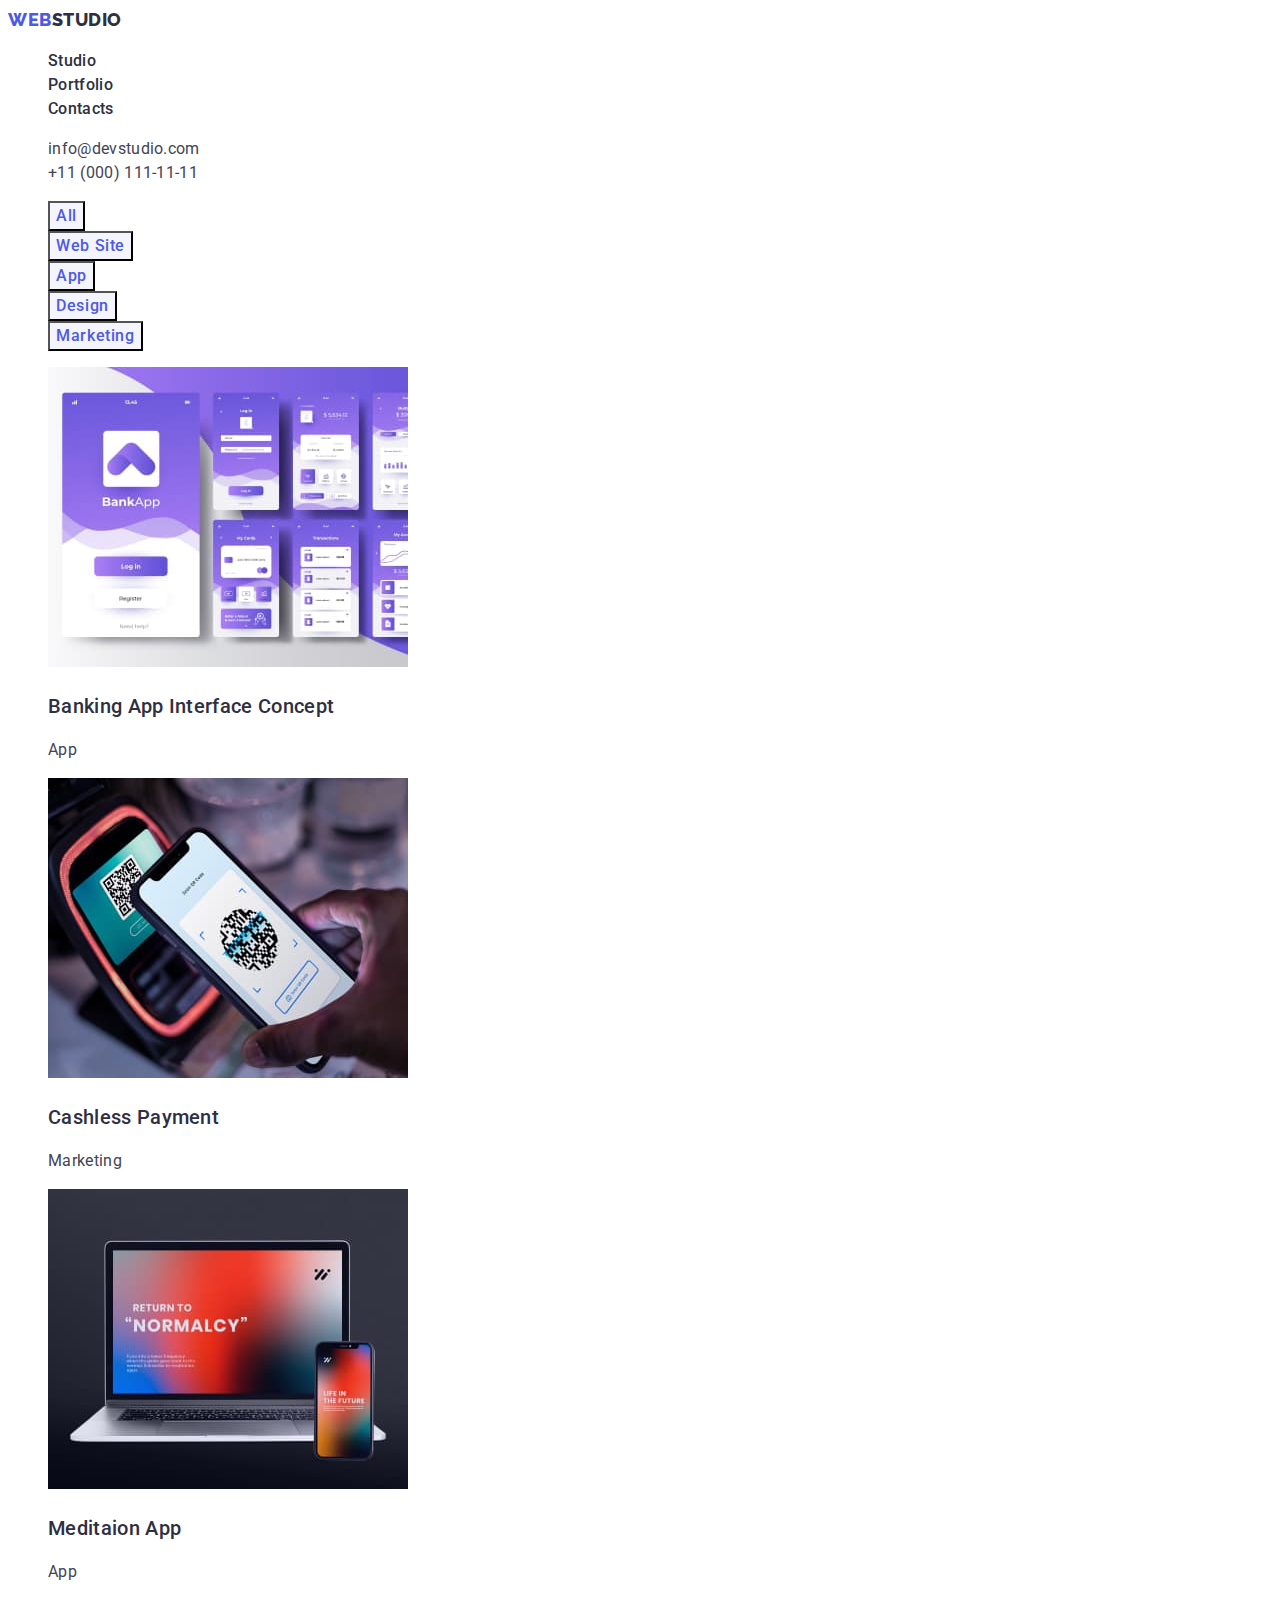
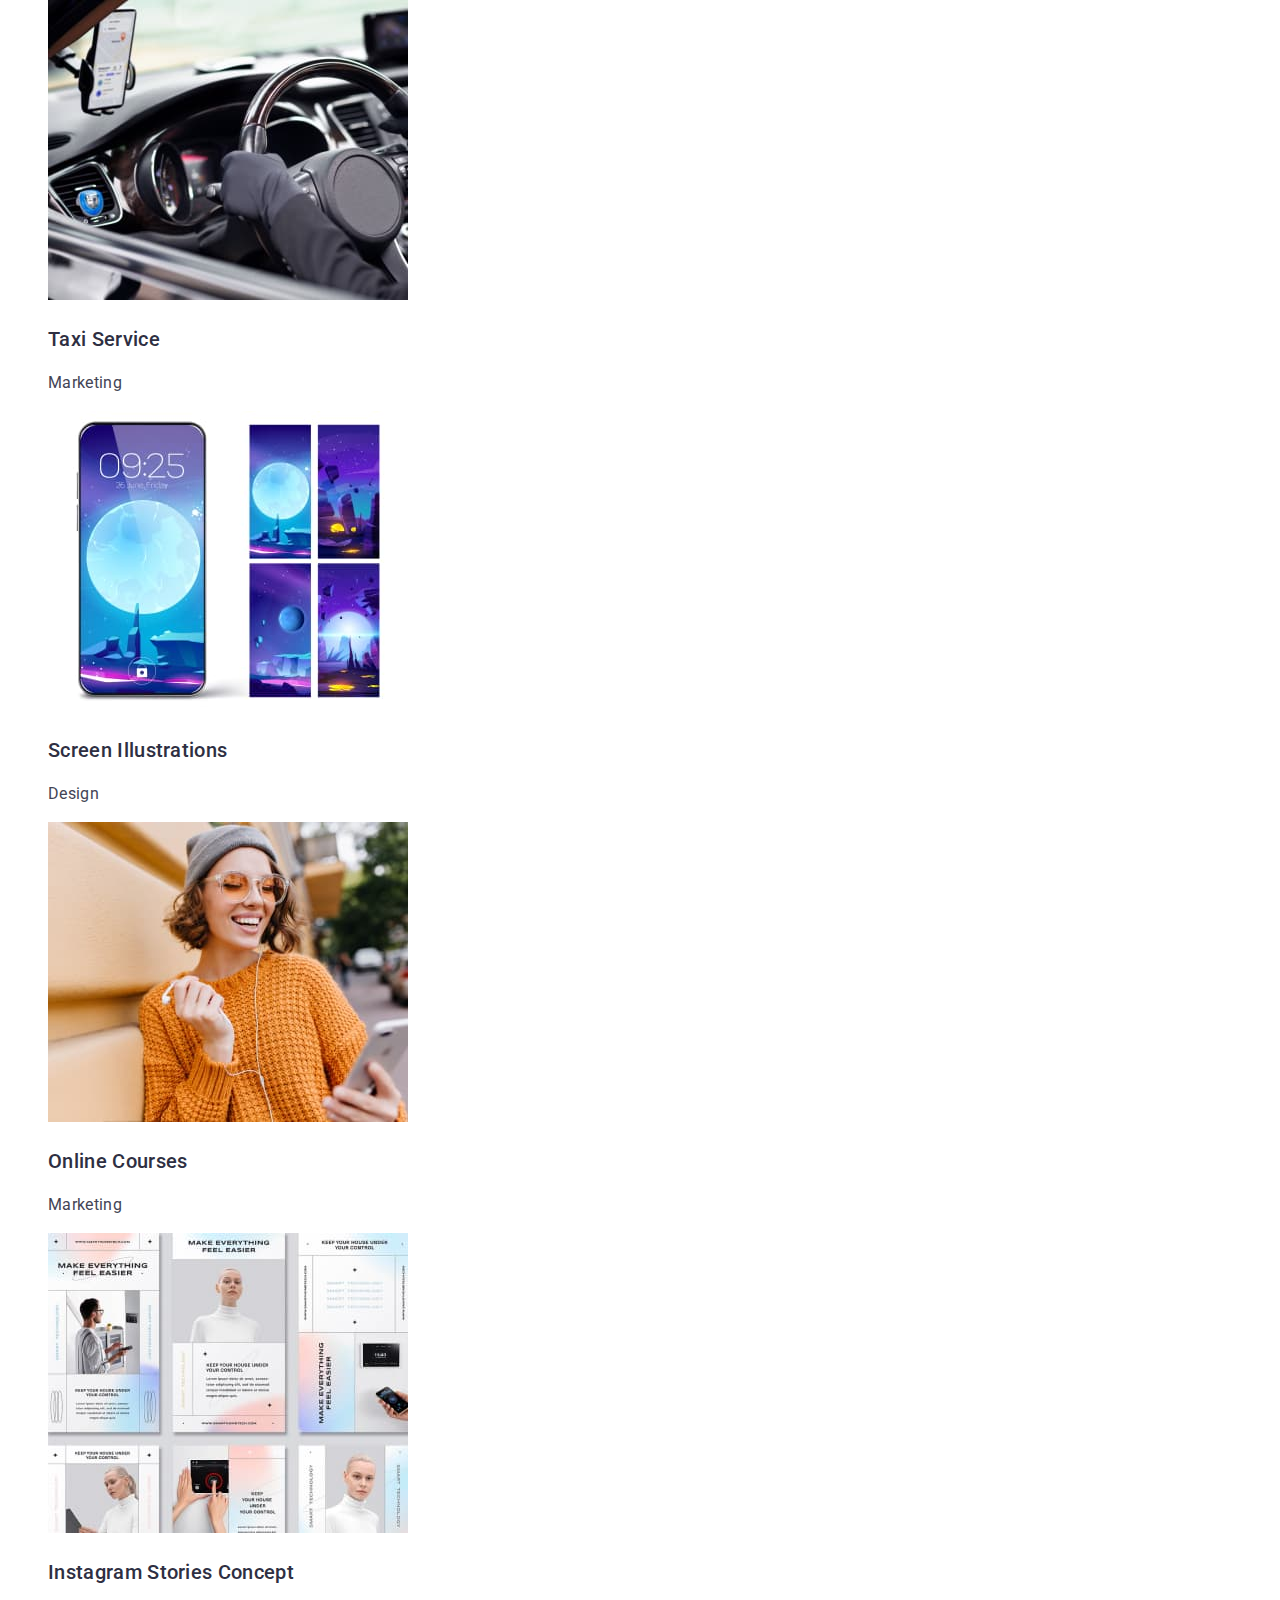
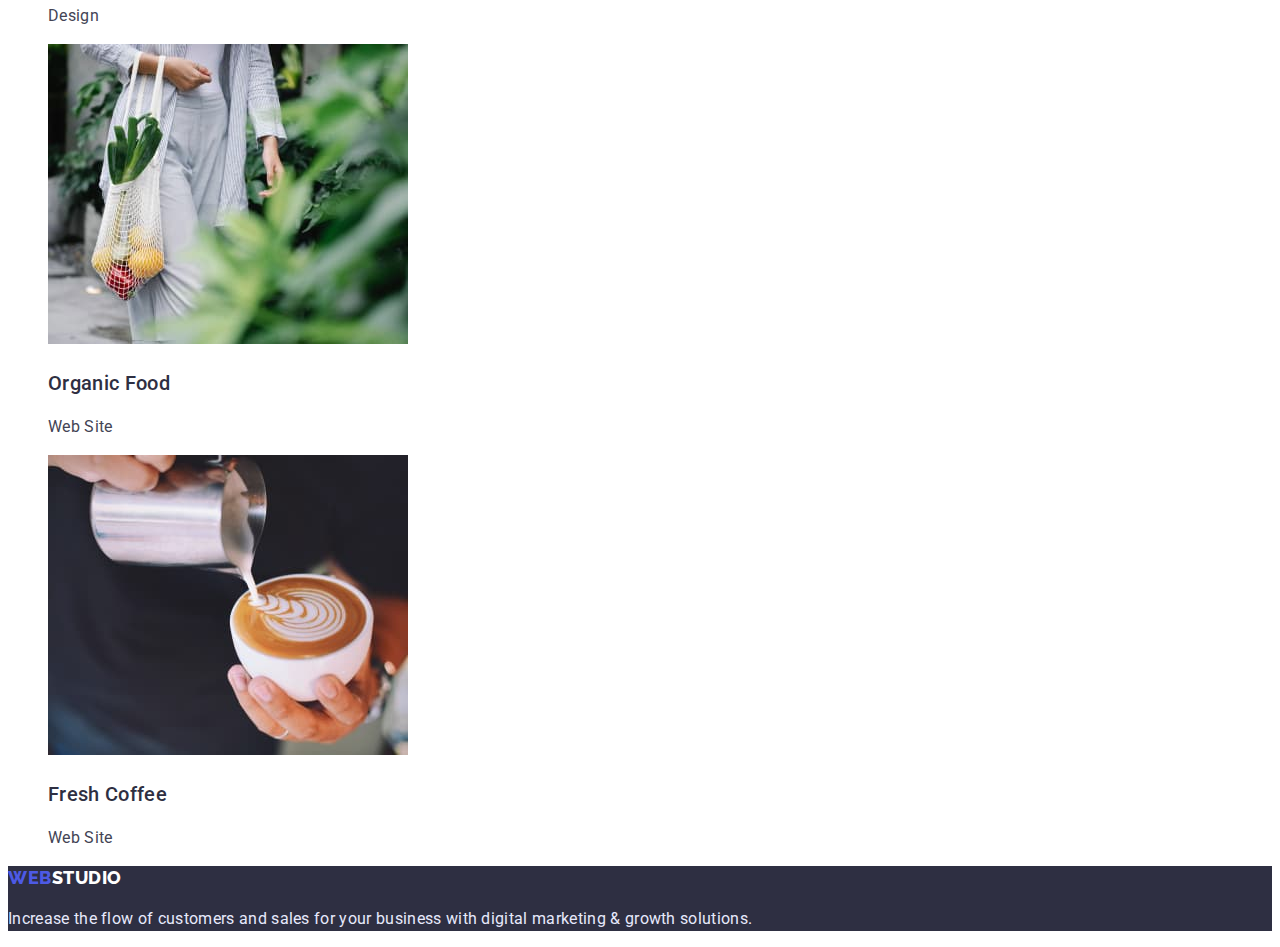
==== зortfolio.html @ 37b0c334 "html+css hw1-2" ====
<!DOCTYPE html>
<html lang="en">
<head>
    <meta charset="UTF-8">
    <meta http-equiv="X-UA-Compatible" content="IE=edge">
    <meta name="viewport" content="width=device-width, initial-scale=1.0">
    <title>Document</title>
    <link rel="preconnect" href="https://fonts.googleapis.com">
<link rel="preconnect" href="https://fonts.gstatic.com" crossorigin>
<link href="https://fonts.googleapis.com/css2?family=Raleway:wght@700&family=Roboto:wght@400;500;700;900&display=swap" rel="stylesheet">
    <link rel="stylesheet" href="./css/styles.css">
</head>
<body>
    <header class="page-header">
        <nav>
          <a href="/" class="logo"><span class="colortext">WEB</span>STUDIO</a>
          <ul class="site-nav">
              <li><a href="./index.html" class="link">Studio</a></li>
              <li><a href="./зortfolio.html" class="link">Portfolio</a></li>
              <li><a href="" class="link">Contacts</a></li>
          </ul>
       </nav>
          <ul class="contacts">
              <li><a href="mailto:info@devstudio.com"  class="link">info@devstudio.com</a></li>
              <li><a href="tel:+110001111111"  class="link">+11 (000) 111-11-11</a></li>
          </ul>
      </header>
<main>
    <section class="projects">
        <h2 class="visually-hidden" >Our projects</h2> 
        <ul>
            <li><button type="button" class="button-list">All</button></li>
            <li><button type="button" class="button-list">Web Site</button></li>
            <li><button type="button" class="button-list">App</button></li>
            <li><button type="button" class="button-list">Design</button></li>
            <li><button type="button" class="button-list">Marketing</button></li>
        </ul>
        <ul class="projects-list">
            <li><img width="360" height="300" src="./images/project1.jpg" alt="Banking App">
                <h3 class="names">Banking App Interface Concept</h3>
                <p>App</p></li>
            <li><img width="360" height="300" src="./images/project2.jpg" alt="Banking App">
                <h3 class="names">Cashless Payment</h3>
                <p>Marketing</p></li>
            <li><img width="360" height="300" src="./images/project3.jpg" alt="Banking App">
                <h3 class="names">Meditaion App</h3>
                <p>App</p></li>
            <li><img width="360" height="300" src="./images/project4.jpg" alt="Banking App">
                <h3 class="names">Taxi Service</h3>
                <p>Marketing</p></li>
            <li><img width="360" height="300" src="./images/project5.jpg" alt="Banking App">
                <h3 class="names">Screen Illustrations</h3>
                <p>Design</p></li>
            <li><img width="360" height="300" src="./images/project6.jpg" alt="Banking App">
                <h3 class="names">Online Courses</h3>
                <p>Marketing</p></li>
            <li><img width="360" height="300" src="./images/project7.jpg" alt="Banking App">
                <h3 class="names">Instagram Stories Concept</h3>
                <p>Design</p></li>
            <li><img width="360" height="300" src="./images/project8.jpg" alt="Banking App">
                <h3 class="names">Organic Food</h3>
                <p>Web Site</p></li>
            <li><img width="360" height="300" src="./images/project9.jpg" alt="Banking App">
                <h3 class="names">Fresh Coffee</h3>
                <p>Web Site</p></li>
        </ul>

    </section>



</main>
<footer class="ending">
    <a href="/" class="logo"><span class="colortext">WEB</span>STUDIO</a>
    <p class="characteristic">Increase the flow of customers and sales for your business with digital marketing & growth solutions.</p>
</footer>
    
</body>
</html>
---- css/styles.css ----
:root{
    --primary-text-color:#434455;
    --title-text-color:#2E2F42;
    --primary-bg-color: #FFFFFF;
    --accent-color:#4D5AE5;
    --secondary-bg-color:#F4F4FD;
    --ending-accent-color:#E7E9FC;
    --button-focus-color: #404BBF;
   
} 

body {
    background-color:var(--primary-bg-color);
    color:var(--primary-text-color);
    font-family: Roboto, sans-serif;
    letter-spacing: 0.02em;
    font-size: 16px;
    line-height: 1.5;
}
.logo{
    font-family: Raleway, sans-serif;
    letter-spacing: 0.03em;
    font-weight: 800;
    font-size: 18px;
    line-height: 1.33;
    color: var(--title-text-color);
    text-decoration: none;
   }
   .colortext{
    color: var(--accent-color);
   }
  ul {
    list-style: none;
}
/* site-nav */
.site-nav .link {
    color:var(--title-text-color);
    font-weight: 500;
    text-decoration: none;
    }
.site-nav .link:hover,
.site-nav .link:focus{
    color: var(--accent-color);
    }
.contacts .link{
    color:var(--primary-text-color);
    text-decoration:none;
}
.contacts .link:hover,
.contacts .link:focus{
    color: var(--accent-color);
}
/* hero */
.hero{
    background: var(--title-text-color);
   /*  position: absolute;
    width: 1440px;
    height: 603px;
    left: 0px;
    top: 72px; */
    }
.hero-title {
    color:var(--primary-bg-color);
    font-weight: 500;
    font-size: 56px;
    line-height: 1.07;
   /*  text-align: center;
    position: absolute; */

    width: 492px;
    height: 120px;
    left: 474px;
    top: 264px;
}
.button {
    cursor: pointer;
    color:var(--primary-bg-color);
    background-color:var(--accent-color);
    font-family: inherit;
    
    font-weight: 500;
    font-size: 16px;
    line-height: 1.19;
    align-items: center;
    letter-spacing: 0.04em;   
   
}
.button:hover,
.button:focus{
    background-color:var(--button-focus-color);
}
.title{
    font-weight: 500;
    font-size: 20px;
    line-height: 1.2;
}
.section-title {
    color:var(--title-text-color);
    font-weight: 500;
    font-size: 36px;
    line-height: 1.11;
    text-align: center;
    text-transform: capitalize;
}
.principles-list .title {
    color: var(--title-text-color);
}
.employees-list .names,
.projects-list .names {
    color: var(--title-text-color);
    font-weight: 500;
    font-size: 20px;
    line-height: 1.2;
    /* text-align: center; */
}
.employees-photo{
    background-color: var(--primary-bg-color);
}

 .button-list{
    cursor: pointer;
    background-color:var(--secondary-bg-color);
    color:var(--accent-color);
    font-family: inherit;
    font-weight: 500;
    letter-spacing: 0.04em;
    font-size: 16px;
    line-height: 1.5;
}
 .button-list:hover,
 .button-list:focus {
    background-color: var(--accent-color);
    color: var(--primary-bg-color);
    font-family: inherit;
    font-weight: 500;
    letter-spacing: 0.04em;
    font-size: 16px;
    line-height: 1.5;
  }
.characteristic{
    color: var(--ending-accent-color);
    }
.section-team{
    background-color: var(--secondary-bg-color);
}
.ending{
    background-color: var(--title-text-color)
 ;
}
.ending .logo{
    color: var(--primary-bg-color)
}
.visually-hidden {
    position: absolute;
    white-space: nowrap;
    width: 1px;
    height: 1px;
    overflow: hidden;
    border: 0;
    padding: 0;
    clip: rect(0 0 0 0);
    clip-path: inset(50%);
    margin: -1px;
}
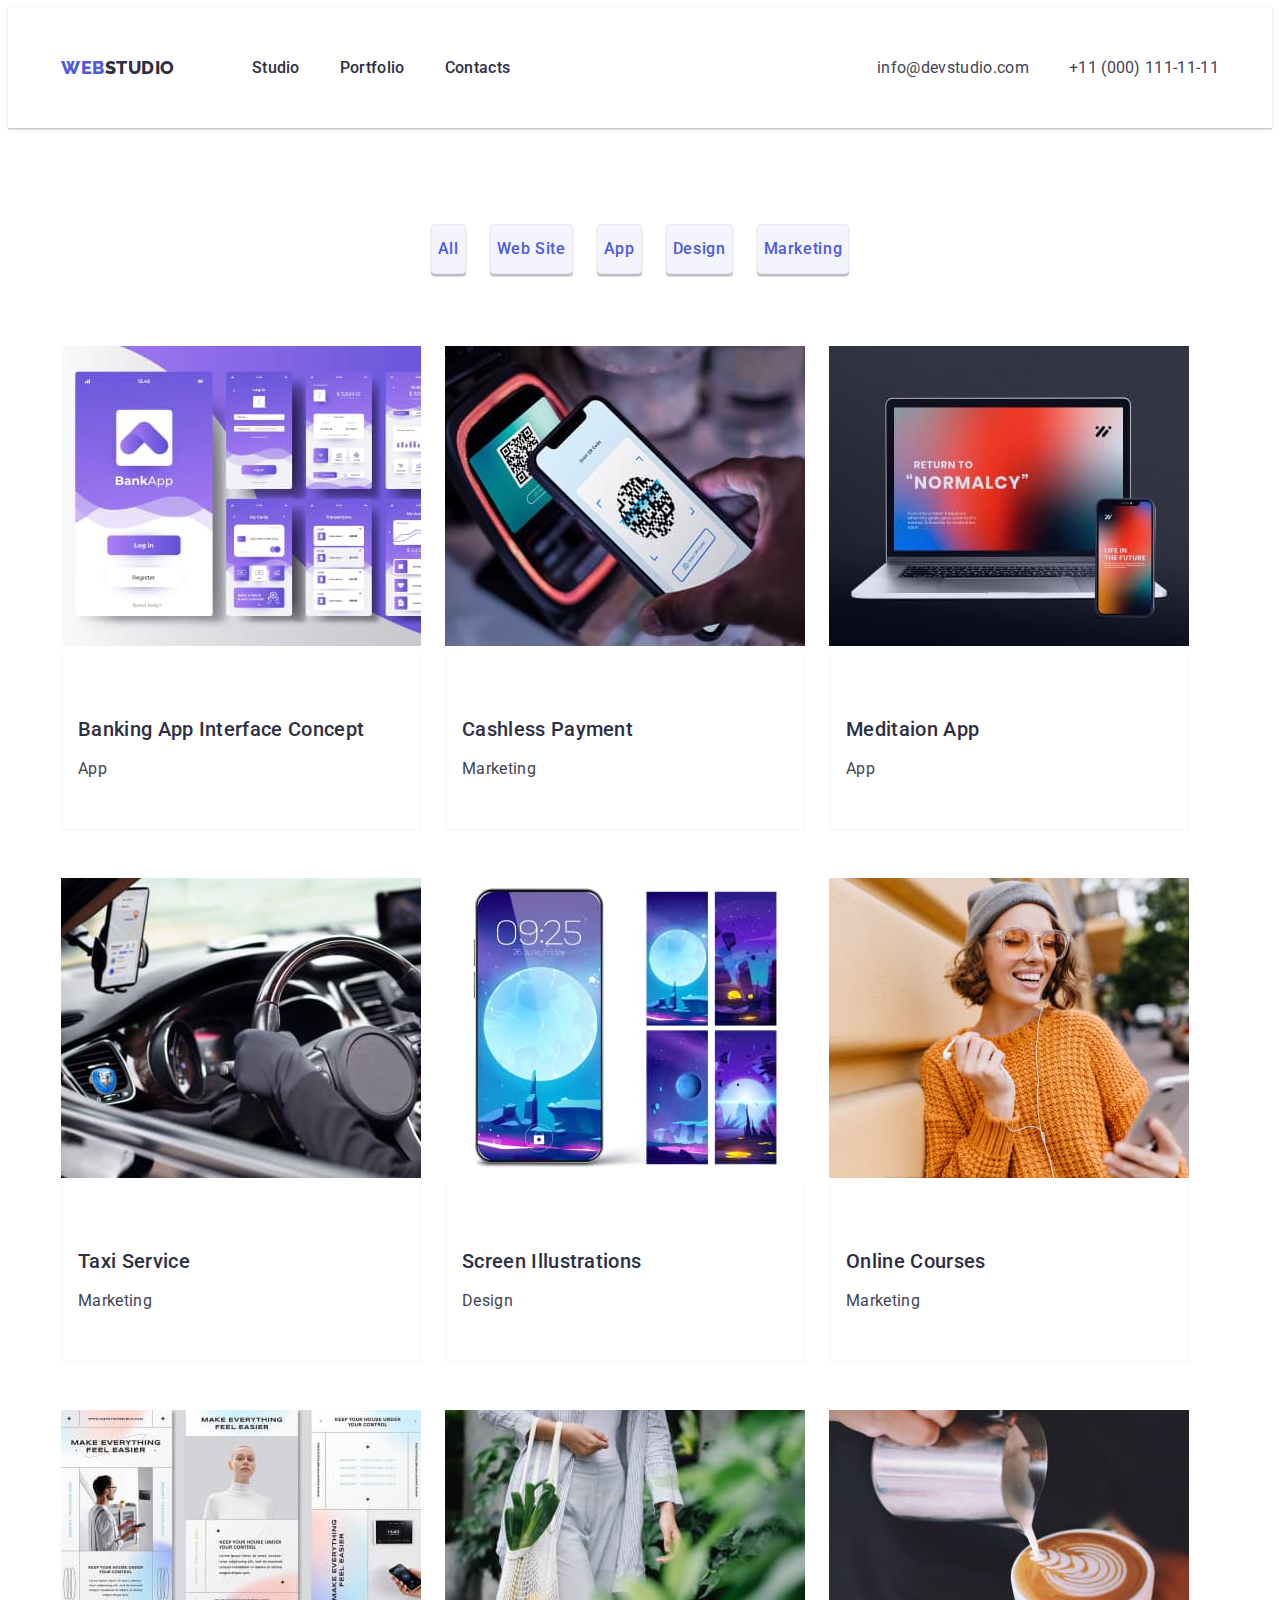
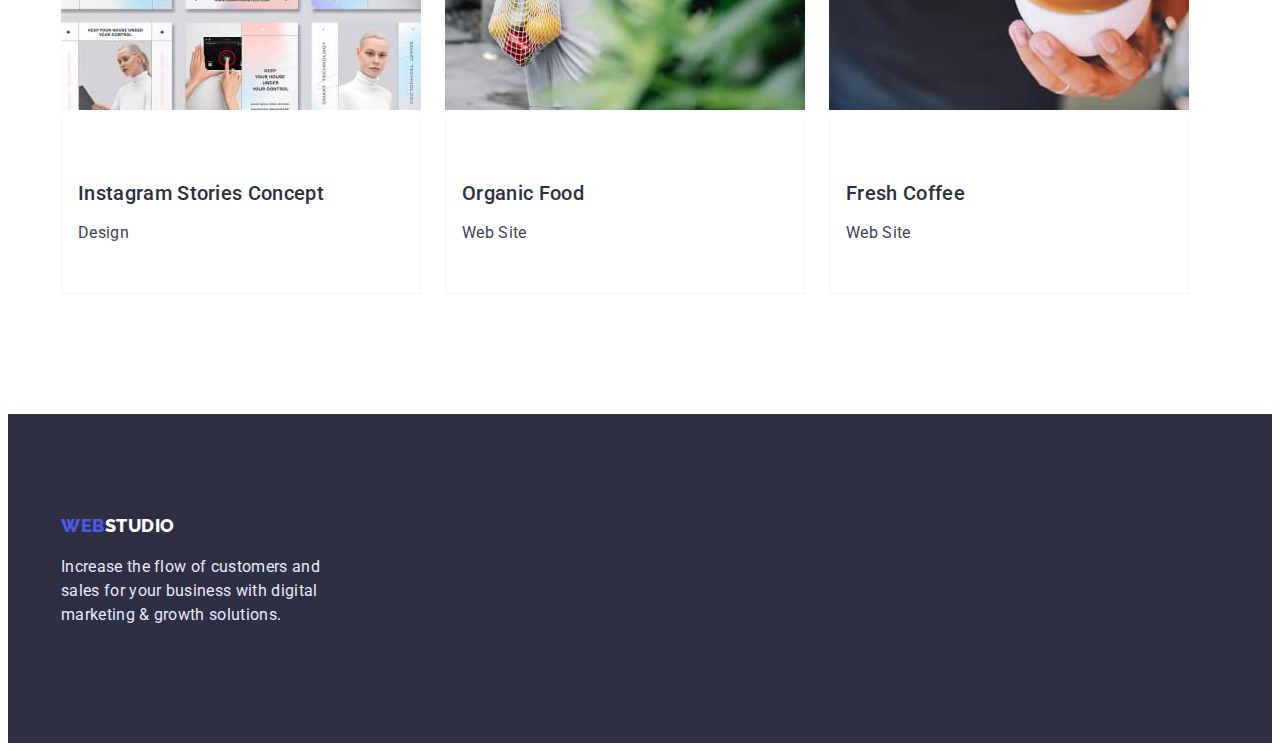
==== commit 0d2d53c1: "summary hw3" ====
--- a/зortfolio.html
+++ b/зortfolio.html
@@ -8,27 +8,31 @@
     <link rel="preconnect" href="https://fonts.googleapis.com">
 <link rel="preconnect" href="https://fonts.gstatic.com" crossorigin>
 <link href="https://fonts.googleapis.com/css2?family=Raleway:wght@700&family=Roboto:wght@400;500;700;900&display=swap" rel="stylesheet">
-    <link rel="stylesheet" href="./css/styles.css">
+<link rel="stylesheet" href="https://cdnjs.cloudflare.com/ajax/libs/modern-normalize/1.1.0/modern-normalize.min.css" integrity="sha512-wpPYUAdjBVSE4KJnH1VR1HeZfpl1ub8YT/NKx4PuQ5NmX2tKuGu6U/JRp5y+Y8XG2tV+wKQpNHVUX03MfMFn9Q==" crossorigin="anonymous" referrerpolicy="no-referrer" />    
+<link rel="stylesheet" href="./css/styles.css">
 </head>
 <body>
     <header class="page-header">
-        <nav>
-          <a href="/" class="logo"><span class="colortext">WEB</span>STUDIO</a>
-          <ul class="site-nav">
-              <li><a href="./index.html" class="link">Studio</a></li>
-              <li><a href="./зortfolio.html" class="link">Portfolio</a></li>
-              <li><a href="" class="link">Contacts</a></li>
-          </ul>
-       </nav>
-          <ul class="contacts">
-              <li><a href="mailto:info@devstudio.com"  class="link">info@devstudio.com</a></li>
-              <li><a href="tel:+110001111111"  class="link">+11 (000) 111-11-11</a></li>
-          </ul>
-      </header>
+        <div class="container main-nav">
+      <nav class="main-nav">
+        <a href="/" class="logo"><span class="colortext">WEB</span>STUDIO</a>
+        <ul class="site-nav">
+              <li class="list"><a href="./index.html" class="link">Studio</a></li>
+              <li class="list"><a href="./зortfolio.html" class="link">Portfolio</a></li>
+              <li class="list"><a href="" class="link">Contacts</a></li>
+ </ul>
+     </nav>
+        <ul class="contacts">
+            <li class="list"><a href="mailto:info@devstudio.com" class="link">info@devstudio.com</a></li>
+            <li class="list"><a href="tel:+110001111111" class="link">+11 (000) 111-11-11</a></li>
+        </ul>
+        </div>
+    </header>
 <main>
     <section class="projects">
+    <div class="container">
         <h2 class="visually-hidden" >Our projects</h2> 
-        <ul>
+        <ul class="nav-button">
             <li><button type="button" class="button-list">All</button></li>
             <li><button type="button" class="button-list">Web Site</button></li>
             <li><button type="button" class="button-list">App</button></li>
@@ -36,34 +40,62 @@
             <li><button type="button" class="button-list">Marketing</button></li>
         </ul>
         <ul class="projects-list">
-            <li><img width="360" height="300" src="./images/project1.jpg" alt="Banking App">
+            <li class="sort"><img width="360" height="300" src="./images/project1.jpg" alt="Banking App">
+                <div class="wrap">
                 <h3 class="names">Banking App Interface Concept</h3>
-                <p>App</p></li>
-            <li><img width="360" height="300" src="./images/project2.jpg" alt="Banking App">
+                <p>App</p>
+                </div>
+            </li>
+            <li class="sort"><img width="360" height="300" src="./images/project2.jpg" alt="Banking App">
+                <div class="wrap">
                 <h3 class="names">Cashless Payment</h3>
-                <p>Marketing</p></li>
-            <li><img width="360" height="300" src="./images/project3.jpg" alt="Banking App">
+                <p>Marketing</p>
+            </div>
+            </li>
+            <li class="sort"><img width="360" height="300" src="./images/project3.jpg" alt="Banking App">
+                <div class="wrap">
                 <h3 class="names">Meditaion App</h3>
-                <p>App</p></li>
-            <li><img width="360" height="300" src="./images/project4.jpg" alt="Banking App">
+                <p>App</p>
+            </div>
+            </li>
+            <li class="sort"><img width="360" height="300" src="./images/project4.jpg" alt="Banking App">
+                <div class="wrap">
                 <h3 class="names">Taxi Service</h3>
-                <p>Marketing</p></li>
-            <li><img width="360" height="300" src="./images/project5.jpg" alt="Banking App">
+                <p>Marketing</p>
+            </div>
+            </li>
+            <li class="sort"><img width="360" height="300" src="./images/project5.jpg" alt="Banking App">
+                <div class="wrap">
                 <h3 class="names">Screen Illustrations</h3>
-                <p>Design</p></li>
-            <li><img width="360" height="300" src="./images/project6.jpg" alt="Banking App">
+                <p>Design</p>
+            </div>
+            </li>
+            <li class="sort"><img width="360" height="300" src="./images/project6.jpg" alt="Banking App">
+                <div class="wrap">
                 <h3 class="names">Online Courses</h3>
-                <p>Marketing</p></li>
-            <li><img width="360" height="300" src="./images/project7.jpg" alt="Banking App">
+                <p>Marketing</p>
+            </div>
+            </li>
+            <li class="sort"><img width="360" height="300" src="./images/project7.jpg" alt="Banking App">
+                <div class="wrap">
                 <h3 class="names">Instagram Stories Concept</h3>
-                <p>Design</p></li>
-            <li><img width="360" height="300" src="./images/project8.jpg" alt="Banking App">
+                <p>Design</p>
+            </div>
+            </li>
+            <li class="sort"><img width="360" height="300" src="./images/project8.jpg" alt="Banking App">
+                <div class="wrap">
                 <h3 class="names">Organic Food</h3>
-                <p>Web Site</p></li>
-            <li><img width="360" height="300" src="./images/project9.jpg" alt="Banking App">
+                <p>Web Site</p>
+            </div>
+            </li>
+            <li class="sort"><img width="360" height="300" src="./images/project9.jpg" alt="Banking App">
+                <div class="wrap">
                 <h3 class="names">Fresh Coffee</h3>
-                <p>Web Site</p></li>
+                <p>Web Site</p>
+            </div>
+            </li>
         </ul>
+    </div>
 
     </section>
 
@@ -71,8 +103,10 @@
 
 </main>
 <footer class="ending">
+    <div class="container">
     <a href="/" class="logo"><span class="colortext">WEB</span>STUDIO</a>
     <p class="characteristic">Increase the flow of customers and sales for your business with digital marketing & growth solutions.</p>
+</div>
 </footer>
     
 </body>
--- a/css/styles.css
+++ b/css/styles.css
@@ -9,6 +9,10 @@
    
 } 
 
+html{
+    box-sizing: border-box;
+}
+
 body {
     background-color:var(--primary-bg-color);
     color:var(--primary-text-color);
@@ -16,7 +20,14 @@
     letter-spacing: 0.02em;
     font-size: 16px;
     line-height: 1.5;
-}
+   }
+   .container{
+    width: 1158px;
+    padding-left: 15px;
+    padding-right: 15px;
+    margin: 0 auto;
+    /* outline: 2px solid tomato; */
+   }
 .logo{
     font-family: Raleway, sans-serif;
     letter-spacing: 0.03em;
@@ -31,17 +42,45 @@
    }
   ul {
     list-style: none;
-}
+    padding: 0;
+    margin: 0;
+}
+/* h1, h2, h3,h4, p,{
+    margin-top: 0;
+    margin-bottom:0;
+} */
+
 /* site-nav */
+.main-nav{
+    display: flex;
+    align-items: center;
+    padding-top: 24px;
+    padding-bottom: 24px;
+}
+.site-nav{
+    display: flex;
+    margin-left: 77px;
+}
+.site-nav .list:not(:last-child){
+    margin-right: 40px;
+}
 .site-nav .link {
     color:var(--title-text-color);
     font-weight: 500;
     text-decoration: none;
+    display: block;
     }
 .site-nav .link:hover,
 .site-nav .link:focus{
     color: var(--accent-color);
     }
+.contacts{
+    display: flex;
+    margin-left: auto;
+}
+.contacts .list+ .list{
+    margin-left: 40px;
+}
 .contacts .link{
     color:var(--primary-text-color);
     text-decoration:none;
@@ -50,27 +89,25 @@
 .contacts .link:focus{
     color: var(--accent-color);
 }
+.page-header{
+    box-shadow: 0px 2px 1px rgba(46, 47, 66, 0.08), 0px 1px 1px rgba(46, 47, 66, 0.16), 0px 1px 6px rgba(46, 47, 66, 0.08);
+}
 /* hero */
 .hero{
     background: var(--title-text-color);
-   /*  position: absolute;
-    width: 1440px;
-    height: 603px;
-    left: 0px;
-    top: 72px; */
-    }
+    text-align: center;
+    padding-top: 192px;
+    padding-bottom: 192px; 
+      }
 .hero-title {
     color:var(--primary-bg-color);
     font-weight: 500;
     font-size: 56px;
     line-height: 1.07;
-   /*  text-align: center;
-    position: absolute; */
-
-    width: 492px;
-    height: 120px;
-    left: 474px;
-    top: 264px;
+    margin: 0 auto;
+    max-width: 492px;
+    margin-top: 0;
+    margin-bottom: 48px;
 }
 .button {
     cursor: pointer;
@@ -82,7 +119,12 @@
     font-size: 16px;
     line-height: 1.19;
     align-items: center;
-    letter-spacing: 0.04em;   
+    letter-spacing: 0.04em;  
+    border-radius: 4px; 
+    padding: 16px 32px;
+    min-width: 170px;
+    border: 1px solid transparent;
+    /* margin-bottom: 192px; */
    
 }
 .button:hover,
@@ -93,6 +135,12 @@
     font-weight: 500;
     font-size: 20px;
     line-height: 1.2;
+    margin-top: 0;
+    margin-bottom: 8px;
+    }
+.section{
+    padding-top: 120px;
+    padding-bottom: 120px;
 }
 .section-title {
     color:var(--title-text-color);
@@ -101,20 +149,85 @@
     line-height: 1.11;
     text-align: center;
     text-transform: capitalize;
-}
+    margin-bottom: 72px;
+}
+.principles-list{
+    display: flex;
+        }
+    .title-list:not(:last-child){
+        margin-right: 24px;
+        max-width: 264px;
+    }
+   
 .principles-list .title {
     color: var(--title-text-color);
-}
+    margin-top: 120px;
+}
+.text{
+    margin-top: 0;
+    margin-bottom: 0;
+}
+.doing-list{
+    display: flex;
+    flex-wrap: wrap;
+    gap:24px;
+}
+.nav-button{
+    display: flex;
+    align-items: center;
+    justify-content: center;
+    gap:24px;
+    margin-bottom: 72px;
+    }
+.employees-list, .projects-list{
+    display: flex;
+    flex-wrap: wrap;
+   }
+.projects-list{
+    row-gap: 48px;
+    column-gap: 24px;
+}
+.employees-list{
+ gap: 24px;
+ text-align: center
+} 
 .employees-list .names,
 .projects-list .names {
     color: var(--title-text-color);
     font-weight: 500;
     font-size: 20px;
     line-height: 1.2;
-    /* text-align: center; */
+     margin-top: 32px;
+     margin-bottom: 8px;
+
+        /* text-align: center; */
+}
+.profession{
+    margin-top: 0;
+    margin-bottom: 32px;
+}
+/* .projects-list .sort{
+    margin-right: 24px;
+    margin-bottom: 48px;
+} */
+.wrap{
+    padding: 32px 16px;
+    border: 1px solid var(--secondary-bg-color);
+    border-top: none;
+}
+.img{
+    display: block;
+    max-width: 100%;
+    height: auto;
 }
 .employees-photo{
     background-color: var(--primary-bg-color);
+    box-shadow: 0px 1px 6px rgba(46, 47, 66, 0.08), 0px 1px 1px rgba(46, 47, 66, 0.16), 0px 2px 1px rgba(46, 47, 66, 0.08);
+border-radius: 0px 0px 4px 4px;
+}
+.projects{
+    padding-top: 96px;
+    padding-bottom: 120px;
 }
 
  .button-list{
@@ -126,6 +239,11 @@
     letter-spacing: 0.04em;
     font-size: 16px;
     line-height: 1.5;
+    border: 1px solid #E7E9FC;
+    box-shadow: 0px 3px 1px rgba(0, 0, 0, 0.1), 0px 2px 1px rgba(0, 0, 0, 0.08), 0px 2px 2px rgba(0, 0, 0, 0.12);
+border-radius: 4px;
+padding-top: 12px;
+padding-bottom: 12px;
 }
  .button-list:hover,
  .button-list:focus {
@@ -136,16 +254,23 @@
     letter-spacing: 0.04em;
     font-size: 16px;
     line-height: 1.5;
+    padding-top: 12px;
+padding-bottom: 12px;
   }
 .characteristic{
     color: var(--ending-accent-color);
+    max-width: 264px;
     }
 .section-team{
     background-color: var(--secondary-bg-color);
+    padding-top: 120px;
+    padding-bottom: 120px;
+
 }
 .ending{
-    background-color: var(--title-text-color)
- ;
+    background-color: var(--title-text-color);
+    padding-top: 100px;
+    padding-bottom: 100px;
 }
 .ending .logo{
     color: var(--primary-bg-color)
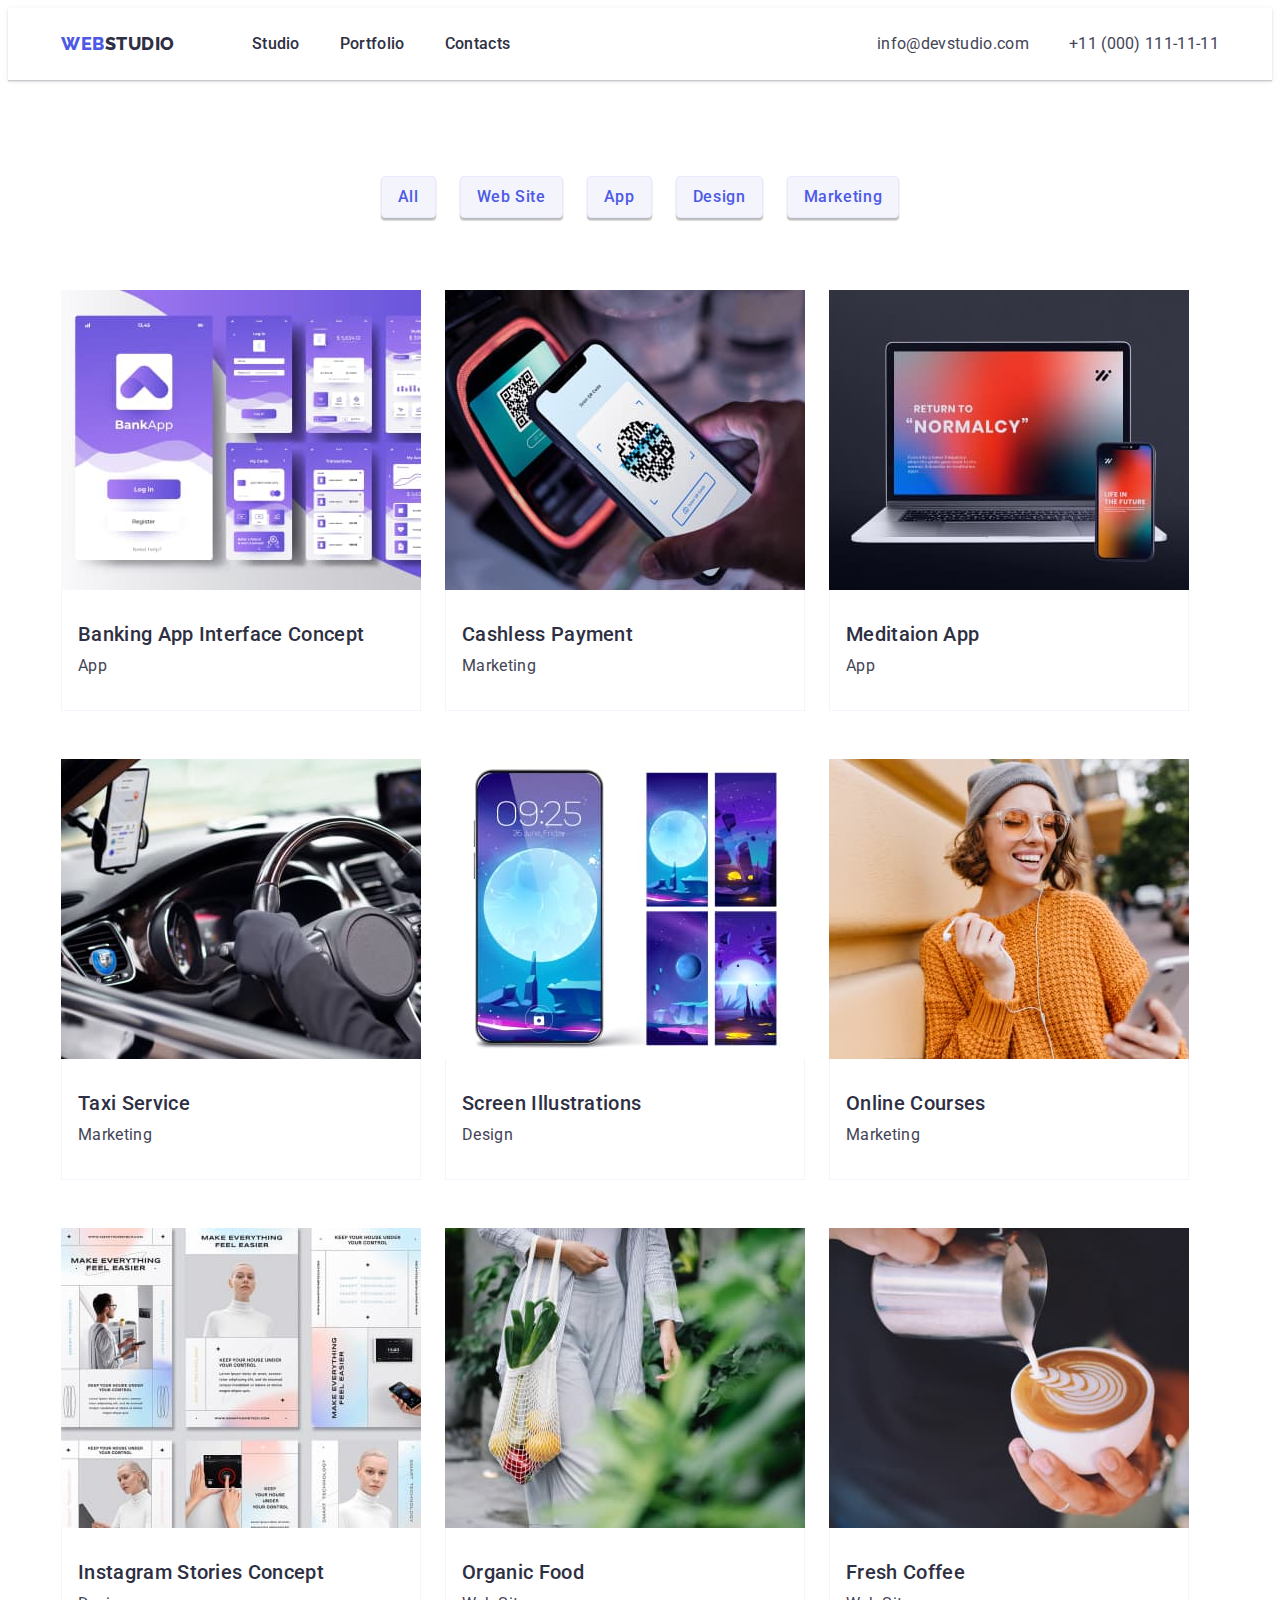
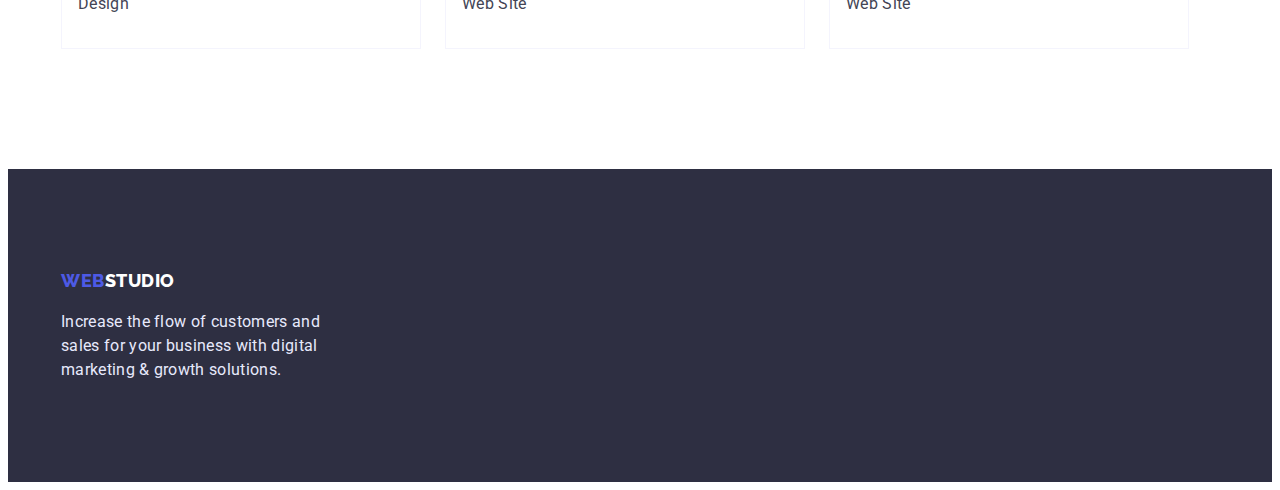
==== commit 66e911a5: "hw3" ====
--- a/зortfolio.html
+++ b/зortfolio.html
@@ -15,7 +15,7 @@
     <header class="page-header">
         <div class="container main-nav">
       <nav class="main-nav">
-        <a href="/" class="logo"><span class="colortext">WEB</span>STUDIO</a>
+        <a href="./index.html" class="logo"><span class="colortext">WEB</span>STUDIO</a>
         <ul class="site-nav">
               <li class="list"><a href="./index.html" class="link">Studio</a></li>
               <li class="list"><a href="./зortfolio.html" class="link">Portfolio</a></li>
@@ -104,7 +104,7 @@
 </main>
 <footer class="ending">
     <div class="container">
-    <a href="/" class="logo"><span class="colortext">WEB</span>STUDIO</a>
+    <a href="./index.html" class="logo"><span class="colortext">WEB</span>STUDIO</a>
     <p class="characteristic">Increase the flow of customers and sales for your business with digital marketing & growth solutions.</p>
 </div>
 </footer>
--- a/css/styles.css
+++ b/css/styles.css
@@ -28,6 +28,10 @@
     margin: 0 auto;
     /* outline: 2px solid tomato; */
    }
+   h1, h2, h3, h4, p{
+    margin-top: 0;
+    margin-bottom:0;
+}
 .logo{
     font-family: Raleway, sans-serif;
     letter-spacing: 0.03em;
@@ -45,17 +49,15 @@
     padding: 0;
     margin: 0;
 }
-/* h1, h2, h3,h4, p,{
-    margin-top: 0;
-    margin-bottom:0;
-} */
+
 
 /* site-nav */
 .main-nav{
     display: flex;
     align-items: center;
-    padding-top: 24px;
-    padding-bottom: 24px;
+   }
+.container .main-nav{
+    padding:0;
 }
 .site-nav{
     display: flex;
@@ -90,6 +92,8 @@
     color: var(--accent-color);
 }
 .page-header{
+     padding-top: 24px;
+    padding-bottom: 24px;
     box-shadow: 0px 2px 1px rgba(46, 47, 66, 0.08), 0px 1px 1px rgba(46, 47, 66, 0.16), 0px 1px 6px rgba(46, 47, 66, 0.08);
 }
 /* hero */
@@ -140,6 +144,10 @@
     }
 .section{
     padding-top: 120px;
+   
+}
+.section-doing{
+    padding-top: 120px;
     padding-bottom: 120px;
 }
 .section-title {
@@ -156,21 +164,26 @@
         }
     .title-list:not(:last-child){
         margin-right: 24px;
-        max-width: 264px;
+       
     }
    
 .principles-list .title {
     color: var(--title-text-color);
-    margin-top: 120px;
-}
+    }
 .text{
     margin-top: 0;
     margin-bottom: 0;
+     max-width: 264px;
 }
 .doing-list{
     display: flex;
     flex-wrap: wrap;
     gap:24px;
+}
+img{
+    display: block;
+    max-width: 100%;
+    height: auto;
 }
 .nav-button{
     display: flex;
@@ -201,6 +214,9 @@
      margin-bottom: 8px;
 
         /* text-align: center; */
+}
+.projects-list .names{
+    margin-top: 0;
 }
 .profession{
     margin-top: 0;
@@ -215,11 +231,7 @@
     border: 1px solid var(--secondary-bg-color);
     border-top: none;
 }
-.img{
-    display: block;
-    max-width: 100%;
-    height: auto;
-}
+
 .employees-photo{
     background-color: var(--primary-bg-color);
     box-shadow: 0px 1px 6px rgba(46, 47, 66, 0.08), 0px 1px 1px rgba(46, 47, 66, 0.16), 0px 2px 1px rgba(46, 47, 66, 0.08);
@@ -242,8 +254,7 @@
     border: 1px solid #E7E9FC;
     box-shadow: 0px 3px 1px rgba(0, 0, 0, 0.1), 0px 2px 1px rgba(0, 0, 0, 0.08), 0px 2px 2px rgba(0, 0, 0, 0.12);
 border-radius: 4px;
-padding-top: 12px;
-padding-bottom: 12px;
+padding: 8px 16px;
 }
  .button-list:hover,
  .button-list:focus {
@@ -254,12 +265,12 @@
     letter-spacing: 0.04em;
     font-size: 16px;
     line-height: 1.5;
-    padding-top: 12px;
-padding-bottom: 12px;
-  }
+    padding: 8px 16px;
+     }
 .characteristic{
     color: var(--ending-accent-color);
     max-width: 264px;
+    margin-top: 16px;
     }
 .section-team{
     background-color: var(--secondary-bg-color);
